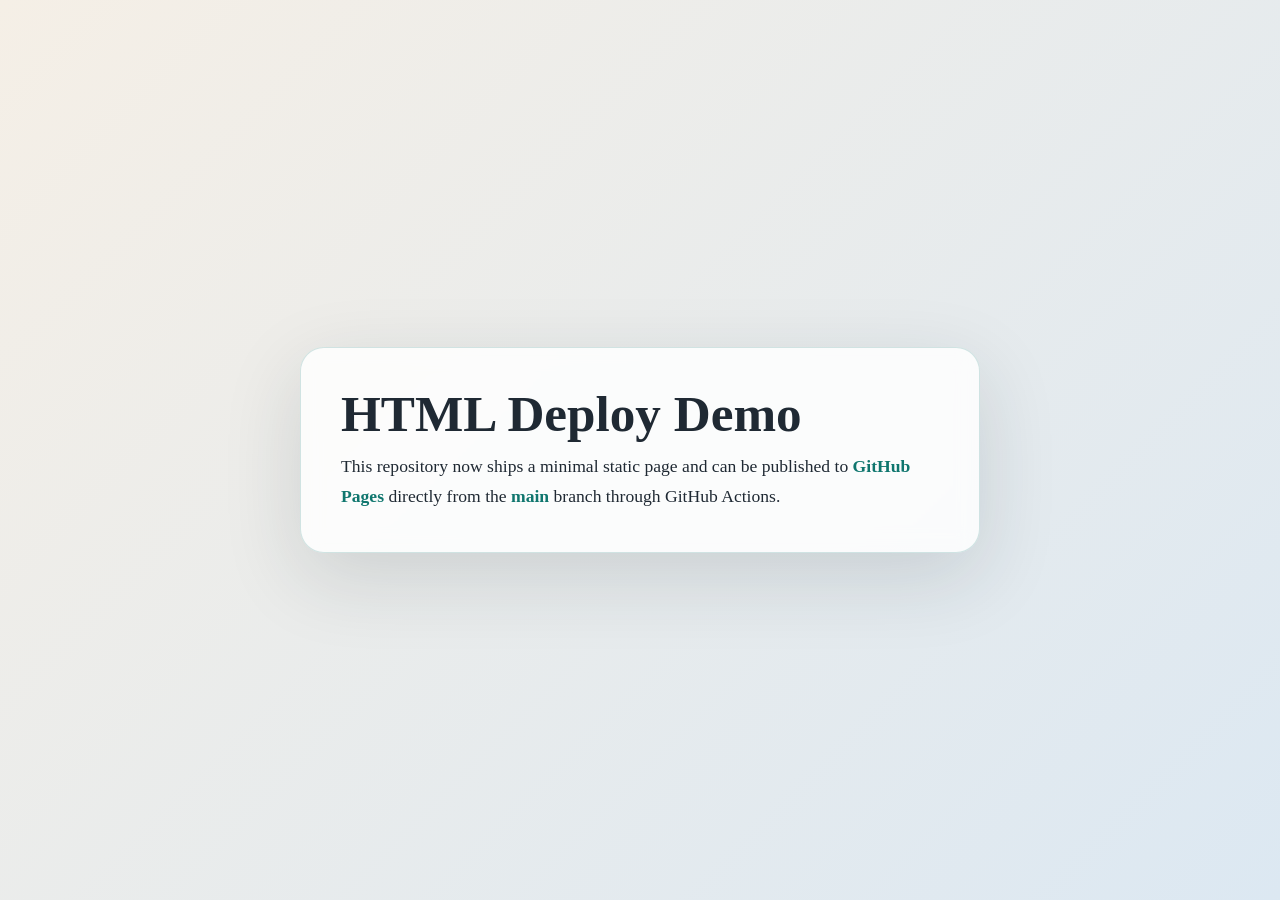
==== index.html @ f1e9d11b "Add GitHub Pages deployment" ====
<!DOCTYPE html>
<html lang="en">
  <head>
    <meta charset="UTF-8" />
    <meta name="viewport" content="width=device-width, initial-scale=1.0" />
    <title>HTML Deploy Demo</title>
    <style>
      :root {
        color-scheme: light;
        --bg: linear-gradient(135deg, #f5efe6, #dce8f2);
        --panel: rgba(255, 255, 255, 0.82);
        --text: #1f2933;
        --accent: #0f766e;
        --border: rgba(15, 118, 110, 0.18);
      }

      * {
        box-sizing: border-box;
      }

      body {
        margin: 0;
        min-height: 100vh;
        display: grid;
        place-items: center;
        padding: 24px;
        background: var(--bg);
        color: var(--text);
        font-family: Georgia, "Times New Roman", serif;
      }

      main {
        width: min(680px, 100%);
        padding: 40px;
        border: 1px solid var(--border);
        border-radius: 24px;
        background: var(--panel);
        backdrop-filter: blur(10px);
        box-shadow: 0 24px 80px rgba(31, 41, 51, 0.14);
      }

      h1 {
        margin: 0 0 12px;
        font-size: clamp(2.2rem, 4vw, 3.4rem);
        line-height: 1;
      }

      p {
        margin: 0;
        font-size: 1.1rem;
        line-height: 1.7;
      }

      strong {
        color: var(--accent);
      }
    </style>
  </head>
  <body>
    <main>
      <h1>HTML Deploy Demo</h1>
      <p>
        This repository now ships a minimal static page and can be published to
        <strong>GitHub Pages</strong> directly from the <strong>main</strong>
        branch through GitHub Actions.
      </p>
    </main>
  </body>
</html>
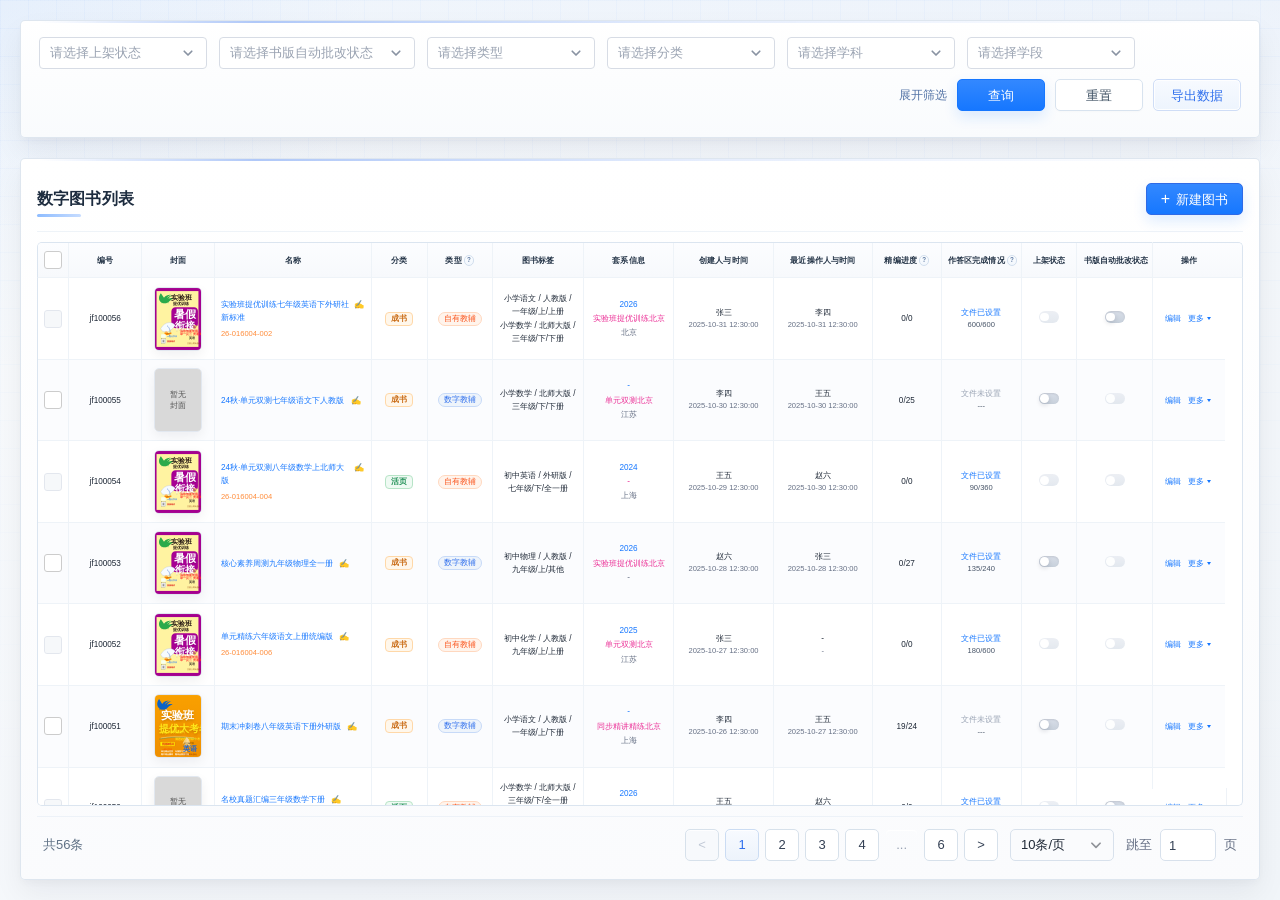
==== commit eee0298c: "Add root redirect entrypoint Agent-Logs-Url: https://github.com/chenjunsong2008/html-deploy-demo/ses" ====
--- a/index.html
+++ b/index.html
@@ -1,69 +1,18 @@
-<!DOCTYPE html>
-<html lang="en">
+<!doctype html>
+<html lang="zh-CN">
   <head>
     <meta charset="UTF-8" />
+    <meta http-equiv="refresh" content="0; url=./数字图书列表/" />
     <meta name="viewport" content="width=device-width, initial-scale=1.0" />
-    <title>HTML Deploy Demo</title>
-    <style>
-      :root {
-        color-scheme: light;
-        --bg: linear-gradient(135deg, #f5efe6, #dce8f2);
-        --panel: rgba(255, 255, 255, 0.82);
-        --text: #1f2933;
-        --accent: #0f766e;
-        --border: rgba(15, 118, 110, 0.18);
-      }
-
-      * {
-        box-sizing: border-box;
-      }
-
-      body {
-        margin: 0;
-        min-height: 100vh;
-        display: grid;
-        place-items: center;
-        padding: 24px;
-        background: var(--bg);
-        color: var(--text);
-        font-family: Georgia, "Times New Roman", serif;
-      }
-
-      main {
-        width: min(680px, 100%);
-        padding: 40px;
-        border: 1px solid var(--border);
-        border-radius: 24px;
-        background: var(--panel);
-        backdrop-filter: blur(10px);
-        box-shadow: 0 24px 80px rgba(31, 41, 51, 0.14);
-      }
-
-      h1 {
-        margin: 0 0 12px;
-        font-size: clamp(2.2rem, 4vw, 3.4rem);
-        line-height: 1;
-      }
-
-      p {
-        margin: 0;
-        font-size: 1.1rem;
-        line-height: 1.7;
-      }
-
-      strong {
-        color: var(--accent);
-      }
-    </style>
+    <title>数字图书列表</title>
+    <script>
+      window.location.replace("./数字图书列表/");
+    </script>
   </head>
   <body>
-    <main>
-      <h1>HTML Deploy Demo</h1>
-      <p>
-        This repository now ships a minimal static page and can be published to
-        <strong>GitHub Pages</strong> directly from the <strong>main</strong>
-        branch through GitHub Actions.
-      </p>
-    </main>
+    <p><a href="./数字图书列表/">如未自动跳转，请点击这里打开页面</a>。</p>
+    <noscript>
+      <p>浏览器已禁用脚本，如未自动跳转，请使用上方链接进入数字图书列表。</p>
+    </noscript>
   </body>
-</html>+</html>
